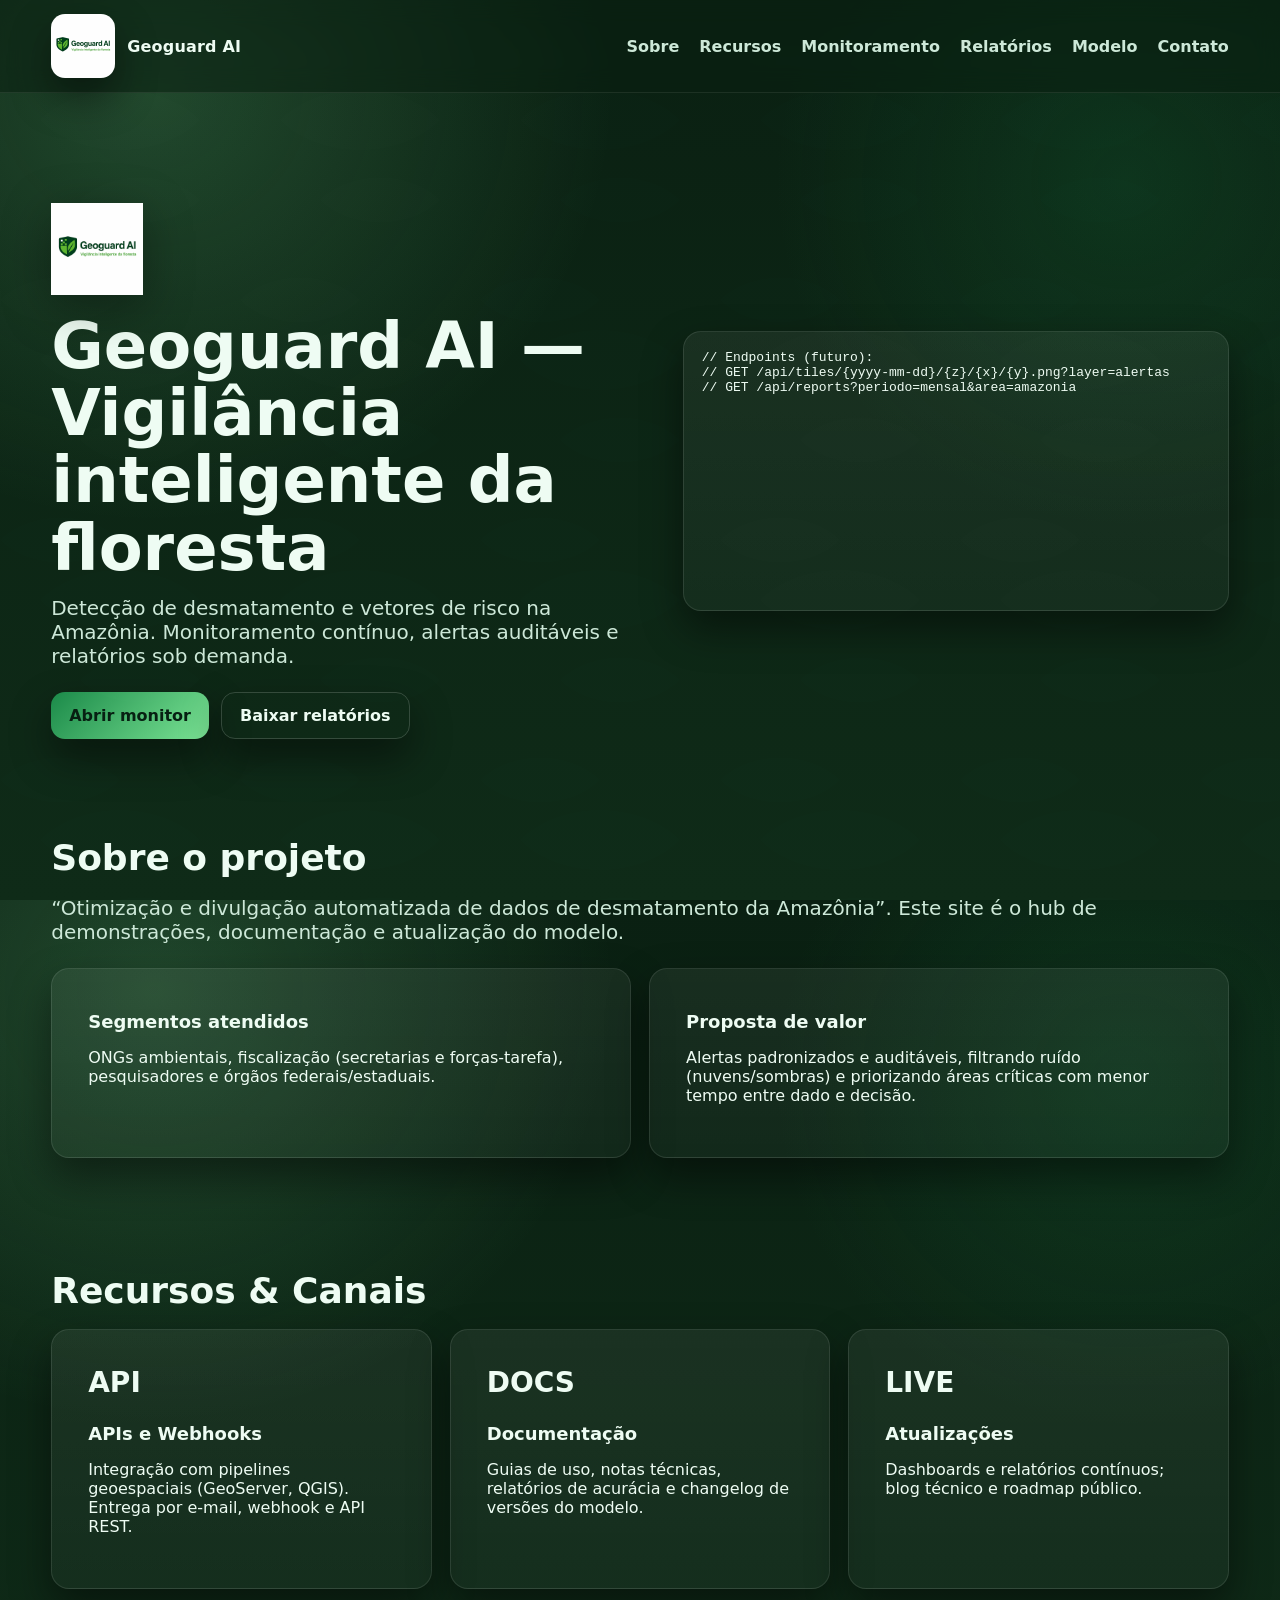
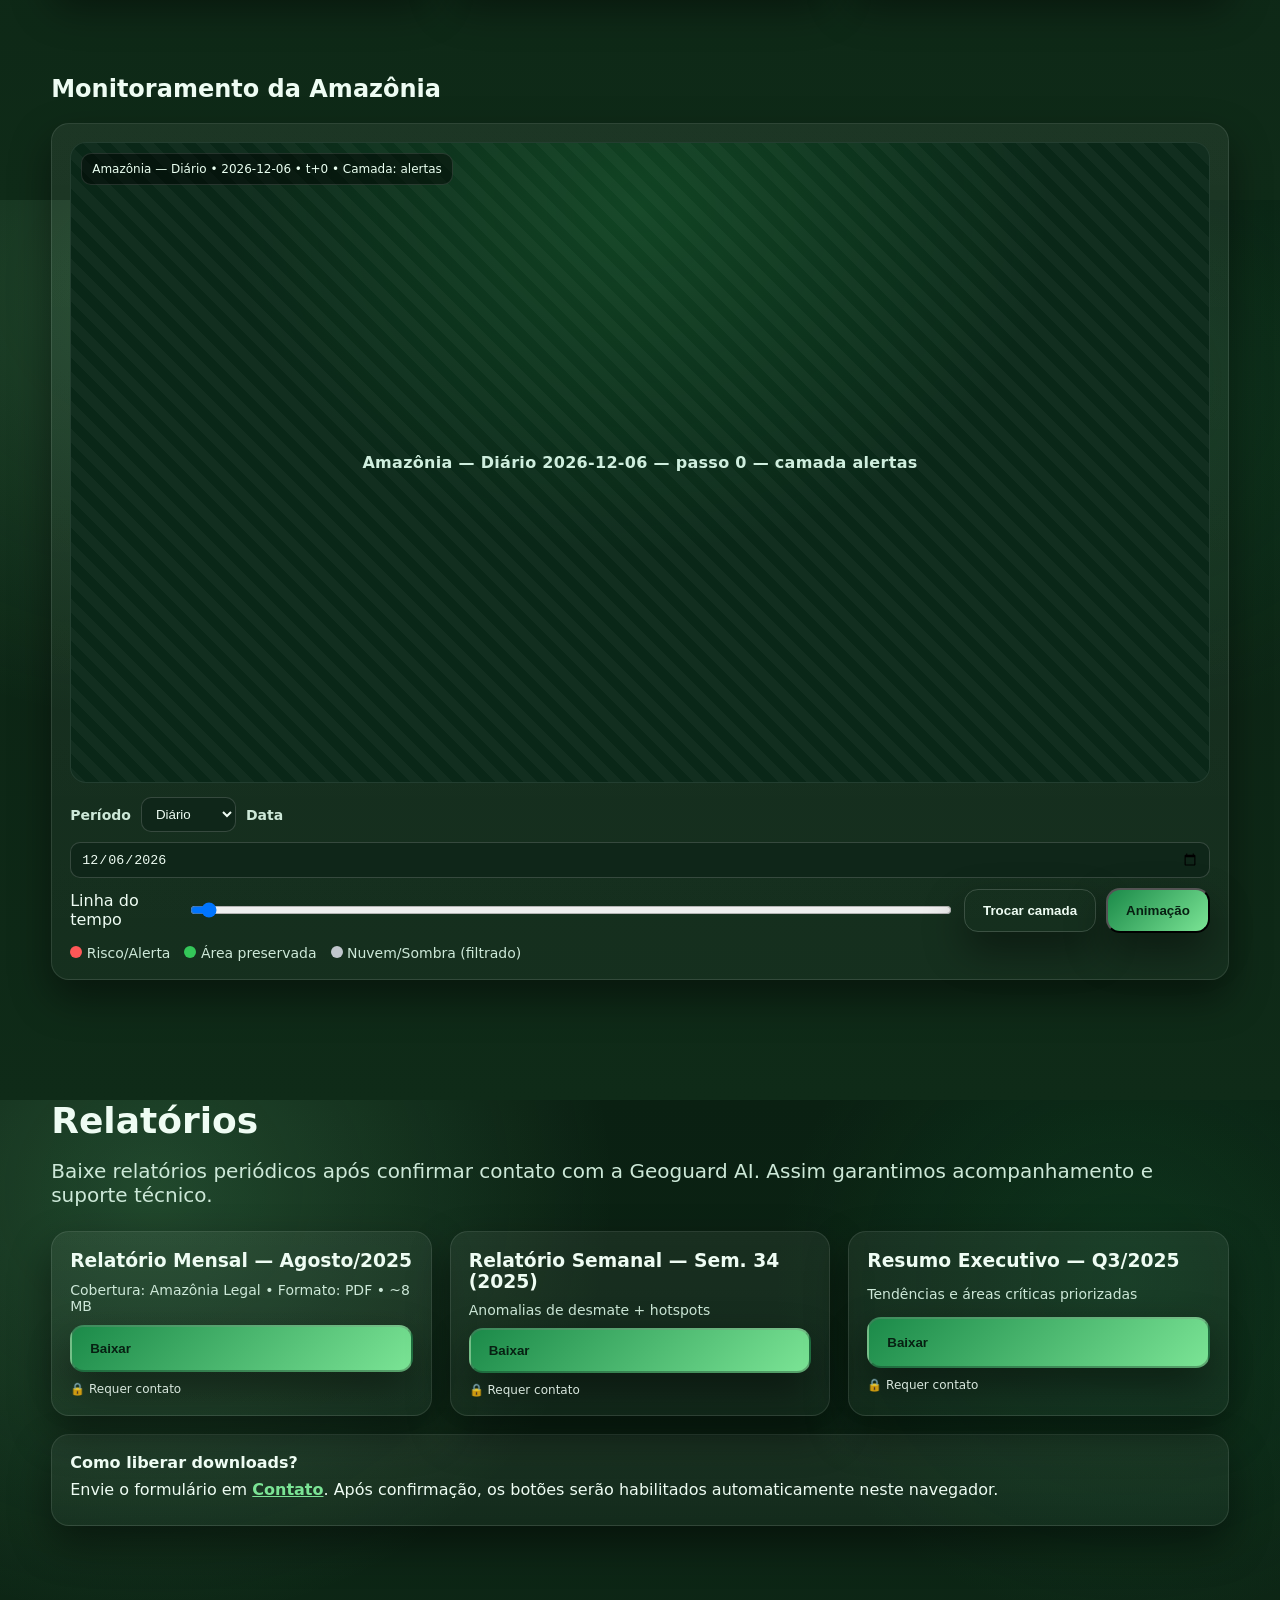
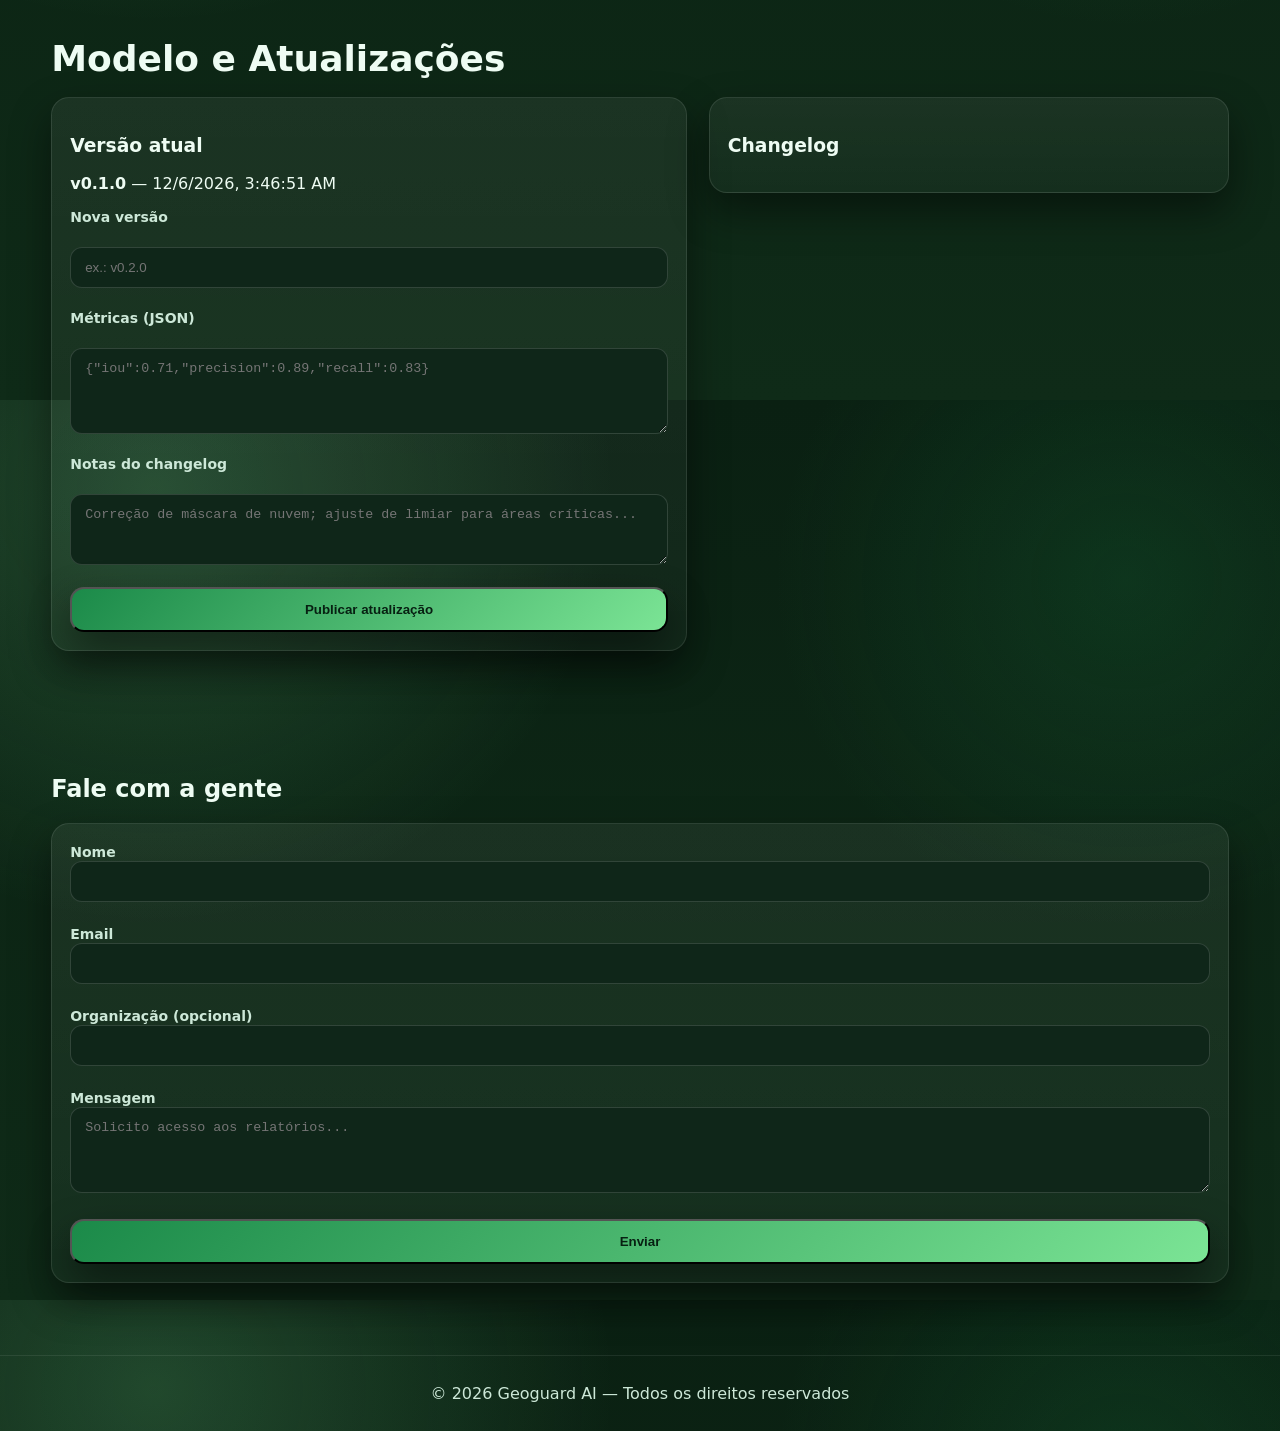
==== index.html @ b5fc42c0 "Primeira versão do site" ====
<!DOCTYPE html>
<html lang="pt-br">
<head>
  <meta charset="UTF-8" />
  <meta name="viewport" content="width=device-width, initial-scale=1" />
  <title>Geoguard AI — Vigilância inteligente da floresta</title>
  <meta name="description" content="Geoguard AI: IA para detecção de desmatamento e vetores de risco na Amazônia, com monitoramento contínuo e relatórios." />
  <link rel="icon" type="image/png" href="logo.png" />
  <meta property="og:title" content="Geoguard AI — Vigilância inteligente da floresta" />
  <meta property="og:description" content="Detecção de desmatamento e vetores de risco na Amazônia." />
  <meta property="og:image" content="logo.png" />

  <style>
    :root{
      --bg:#0a2012; --bg2:#0f2b18; /* verdes de floresta */
      --panel:#0f2619; --glass:rgba(255,255,255,.06);
      --text:#eefcf3; --muted:#cde8d8;
      --brand:#1b8a49; --brand-2:#7be495; --accent:#34c759;
      --shadow:0 18px 40px rgba(0,0,0,.45);
      --radius:18px;
    }
    *{box-sizing:border-box}
    html,body{height:100%}
    body{
      margin:0; font-family: ui-sans-serif, system-ui, -apple-system, "Segoe UI", Roboto, Ubuntu, Cantarell, "Noto Sans", Helvetica, Arial, sans-serif; color:var(--text);
      background:
        /* manchas de luz na copa */
        radial-gradient(60% 80% at 12% 10%, rgba(123,228,149,.20) 0%, transparent 60%),
        radial-gradient(50% 70% at 88% 20%, rgba(27,138,73,.18) 0%, transparent 55%),
        /* gradiente base verde profundo */
        linear-gradient(180deg, var(--bg) 0%, var(--bg2) 100%);
    }
    /* textura de folhas (SVG embutido) */
    body::before{
      content:""; position:fixed; inset:0; pointer-events:none; opacity:.18;
      background-image:url("data:image/svg+xml,%3Csvg width='240' height='240' xmlns='http://www.w3.org/2000/svg'%3E%3Cg fill='%23ffffff' fill-opacity='0.08'%3E%3Cpath d='M40 120c40-40 120-40 160 0-40 40-120 40-160 0z'/%3E%3Cpath d='M0 60c30-30 90-30 120 0-30 30-90 30-120 0z'/%3E%3Cpath d='M80 200c30-30 90-30 120 0-30 30-90 30-120 0z'/%3E%3C/g%3E%3C/svg%3E");
      mix-blend-mode:soft-light;
    }

    .container{width:min(1200px,92vw); margin-inline:auto}
    .grid{display:grid; gap:22px}

    header{
      position:sticky; top:0; z-index:50; background: rgba(10,32,18,.55);
      -webkit-backdrop-filter: blur(12px); backdrop-filter: blur(12px);
      border-bottom:1px solid rgba(255,255,255,.08);
    }
    .nav{display:flex; align-items:center; justify-content:space-between; padding:14px 0}
    .brand{display:flex; align-items:center; gap:12px; text-decoration:none; color:var(--text); font-weight:800; letter-spacing:.2px}
    .logo-img{width:64px; height:64px; object-fit:contain; border-radius:14px; box-shadow: var(--shadow)}
    nav ul{list-style:none; display:flex; gap:20px; margin:0; padding:0}
    nav a{color:var(--muted); text-decoration:none; font-weight:600}
    nav a:hover{color:var(--text)}
    .menu-btn{display:none; background:none; border:1px solid rgba(255,255,255,.14); color:var(--text); padding:8px 12px; border-radius:10px}

    .hero{padding: clamp(56px, 10vw, 110px) 0 42px}
    .hero-wrap{display:grid; grid-template-columns: 1.05fr .95fr; gap:28px; align-items:center}
    h1{font-size: clamp(32px, 5.2vw, 64px); line-height:1.05; margin:0 0 14px}
    .lead{color:var(--muted); font-size: clamp(16px, 2vw, 20px); margin:0 0 24px}
    .cta{display:inline-flex; gap:12px; align-items:center; padding:13px 18px; border-radius:14px;
      background:linear-gradient(135deg,var(--brand),var(--brand-2)); color:#072012; font-weight:800; text-decoration:none; box-shadow:var(--shadow)}
    .cta.secondary{background:transparent; color:var(--text); border:1px solid rgba(255,255,255,.16)}

    .card{
      background: linear-gradient(180deg, rgba(255,255,255,.06), rgba(255,255,255,.03));
      border:1px solid rgba(255,255,255,.10); border-radius: var(--radius); box-shadow: var(--shadow);
    }

    .features{padding:56px 0}
    .features h2{font-size:clamp(22px,3.2vw,36px); margin:0 0 18px}
    .features-grid{display:grid; grid-template-columns: repeat(3, 1fr); gap:18px}
    .feature{padding:18px}
    .feature h3{margin:6px 0 8px; font-size:18px}
    .kpi{font-size:28px; font-weight:900}

    /* Monitoramento */
    #monitor{ padding: 10px 0 64px; }
    .viewer{ padding:18px; }
    .map-wrap{
      position:relative; border-radius:16px; overflow:hidden; border:1px solid rgba(255,255,255,.12);
      background: #052313;
    }
    .map-frame{
      width:100%; aspect-ratio: 16 / 9; display:flex; align-items:center; justify-content:center;
      background:
        radial-gradient(60% 90% at 50% 10%, rgba(52,199,89,.18) 0%, transparent 60%),
        repeating-linear-gradient(45deg, rgba(255,255,255,.05) 0 10px, rgba(255,255,255,.02) 10px 20px);
      color:#cfeede; font-weight:700; letter-spacing:.3px;
    }
    .map-badge{
      position:absolute; top:10px; left:10px; padding:8px 10px; border-radius:10px;
      background: rgba(0,0,0,.45); color:#eafff1; border:1px solid rgba(255,255,255,.12); font-size:12px
    }
    .toolbar{ margin-top:14px; display:flex; gap:10px; flex-wrap:wrap; align-items:center }
    .toolbar select, .toolbar input[type="date"], .toolbar input[type="range"]{
      background: #0f2619; color: var(--text); border:1px solid rgba(255,255,255,.16);
      border-radius:10px; padding:8px 10px;
    }
    .toolbar .range{ flex:1; display:flex; align-items:center; gap:10px; }
    .legend{ margin-top:12px; display:flex; gap:14px; flex-wrap:wrap; align-items:center; color:var(--muted); font-size:14px; }
    .lg-dot{width:12px; height:12px; border-radius:999px; display:inline-block}
    .lg-risk{background:#ff5757}
    .lg-clear{background:#34c759}
    .lg-cloud{background:#c1c7cd}

    /* Relatórios */
    #relatorios{ padding:56px 0; }
    .reports-grid{ display:grid; grid-template-columns: repeat(3, 1fr); gap:18px; }
    .report{ padding:18px; display:grid; gap:10px; }
    .report h3{ margin:0; }
    .report .meta{ color:var(--muted); font-size:14px; }
    .report .lock{ font-size:12px; opacity:.9; }

    .contact{padding:48px 0 72px}
    form{display:grid; gap:14px}
    input,textarea{width:100%; padding:12px 14px; border-radius:12px; background:#0f2619; color:var(--text);
      border:1px solid rgba(255,255,255,.14)}
    label{font-weight:600; font-size:14px; color:var(--muted)}
    button[type="submit"]{cursor:pointer}

    footer{border-top:1px solid rgba(255,255,255,.08); padding:28px 0; color:var(--muted); text-align:center}

    @media (max-width:980px){
      .hero-wrap{grid-template-columns:1fr}
      .features-grid{grid-template-columns:1fr}
      .reports-grid{grid-template-columns:1fr}
      nav ul{display:none; position:absolute; right:4vw; top:64px; background:var(--panel); padding:12px; border-radius:12px; border:1px solid rgba(255,255,255,.10); box-shadow:var(--shadow)}
      nav ul.open{display:grid}
      .menu-btn{display:inline-flex}
      .logo-img{width:72px; height:72px}
    }
  </style>
</head>
<body>
  <header>
    <div class="container nav">
      <a class="brand" href="#" aria-label="Página inicial">
        <img class="logo-img" src="logo.png" alt="Geoguard AI" />
        <span>Geoguard AI</span>
      </a>
      <nav aria-label="Principal">
        <button class="menu-btn" aria-controls="menu" aria-expanded="false">Menu</button>
        <ul id="menu" role="menu">
          <li role="none"><a role="menuitem" href="#sobre">Sobre</a></li>
          <li role="none"><a role="menuitem" href="#recursos">Recursos</a></li>
          <li role="none"><a role="menuitem" href="#monitor">Monitoramento</a></li>
          <li role="none"><a role="menuitem" href="#relatorios">Relatórios</a></li>
          <li role="none"><a role="menuitem" href="#modelo">Modelo</a></li>
          <li role="none"><a role="menuitem" href="#contato">Contato</a></li>
        </ul>
      </nav>
    </div>
  </header>

  <main>
    <!-- HERO -->
    <section class="hero">
      <div class="container hero-wrap">
        <div>
          <img src="logo.png" alt="Geoguard AI" style="height:92px; margin-bottom:14px; filter: drop-shadow(0 12px 24px rgba(0,0,0,.35))" />
          <h1>Geoguard AI — Vigilância inteligente da floresta</h1>
          <p class="lead">Detecção de desmatamento e vetores de risco na Amazônia. Monitoramento contínuo, alertas auditáveis e relatórios sob demanda.</p>
          <div style="display:flex; gap:12px; flex-wrap:wrap">
            <a class="cta" href="#monitor">Abrir monitor</a>
            <a class="cta secondary" href="#relatorios">Baixar relatórios</a>
          </div>
        </div>
        <div class="card" aria-label="Pré-visualização" style="min-height:280px; padding:18px">
<pre aria-hidden="true" style="margin:0; white-space:pre-wrap;">
// Endpoints (futuro):
// GET /api/tiles/{yyyy-mm-dd}/{z}/{x}/{y}.png?layer=alertas
// GET /api/reports?periodo=mensal&amp;area=amazonia
</pre>
        </div>
      </div>
    </section>

    <!-- SOBRE -->
    <section id="sobre" class="features container">
      <h2>Sobre o projeto</h2>
      <p class="lead">“Otimização e divulgação automatizada de dados de desmatamento da Amazônia”. Este site é o hub de demonstrações, documentação e atualização do modelo.</p>
      <div class="grid" style="grid-template-columns:repeat(2,1fr); gap:18px">
        <article class="card feature"><div style="padding:18px">
          <h3>Segmentos atendidos</h3>
          <p>ONGs ambientais, fiscalização (secretarias e forças-tarefa), pesquisadores e órgãos federais/estaduais.</p>
        </div></article>
        <article class="card feature"><div style="padding:18px">
          <h3>Proposta de valor</h3>
          <p>Alertas padronizados e auditáveis, filtrando ruído (nuvens/sombras) e priorizando áreas críticas com menor tempo entre dado e decisão.</p>
        </div></article>
      </div>
    </section>

    <!-- RECURSOS -->
    <section id="recursos" class="features">
      <div class="container">
        <h2>Recursos & Canais</h2>
        <div class="features-grid">
          <article class="card feature">
            <div class="kpi" aria-label="Métricas" style="padding:18px">API</div>
            <div style="padding:0 18px 18px">
              <h3>APIs e Webhooks</h3>
              <p>Integração com pipelines geoespaciais (GeoServer, QGIS). Entrega por e-mail, webhook e API REST.</p>
            </div>
          </article>
          <article class="card feature">
            <div class="kpi" aria-label="Métricas" style="padding:18px">DOCS</div>
            <div style="padding:0 18px 18px">
              <h3>Documentação</h3>
              <p>Guias de uso, notas técnicas, relatórios de acurácia e changelog de versões do modelo.</p>
            </div>
          </article>
          <article class="card feature">
            <div class="kpi" aria-label="Métricas" style="padding:18px">LIVE</div>
            <div style="padding:0 18px 18px">
              <h3>Atualizações</h3>
              <p>Dashboards e relatórios contínuos; blog técnico e roadmap público.</p>
            </div>
          </article>
        </div>
      </div>
    </section>

    <!-- MONITORAMENTO -->
    <section id="monitor">
      <div class="container">
        <h2>Monitoramento da Amazônia</h2>
        <div class="card viewer">
          <div class="map-wrap">
            <div class="map-badge">Amazônia — <span id="badgeDate">—</span> • Camada: <span id="badgeLayer">alertas</span></div>
            <div id="map" class="map-frame">Mapa da Amazônia — feed ao vivo (placeholder)</div>
          </div>

          <div class="toolbar">
            <label for="periodo" style="font-weight:700">Período</label>
            <select id="periodo" aria-label="Periodicidade">
              <option value="diario">Diário</option>
              <option value="semanal">Semanal</option>
              <option value="mensal">Mensal</option>
            </select>

            <label for="dataRef" style="font-weight:700">Data</label>
            <input id="dataRef" type="date" />

            <div class="range">
              <span style="min-width:60px">Linha do tempo</span>
              <input id="timeline" type="range" min="0" max="10" step="1" value="0" style="width:100%" />
            </div>

            <button id="toggleLayer" class="cta secondary" type="button">Trocar camada</button>
            <button id="play" class="cta" type="button">Animação</button>
          </div>

          <div class="legend">
            <span><i class="lg-dot lg-risk"></i> Risco/Alerta</span>
            <span><i class="lg-dot lg-clear"></i> Área preservada</span>
            <span><i class="lg-dot lg-cloud"></i> Nuvem/Sombra (filtrado)</span>
          </div>
        </div>
      </div>
    </section>

    <!-- RELATÓRIOS (download mediante contato) -->
    <section id="relatorios" class="features">
      <div class="container">
        <h2>Relatórios</h2>
        <p class="lead">Baixe relatórios periódicos após confirmar contato com a Geoguard AI. Assim garantimos acompanhamento e suporte técnico.</p>

        <div class="reports-grid">
          <article class="card report">
            <h3>Relatório Mensal — Agosto/2025</h3>
            <span class="meta">Cobertura: Amazônia Legal • Formato: PDF • ~8 MB</span>
            <button class="cta" data-report="reports/relatorio-ago-2025.pdf" disabled>Baixar</button>
            <span class="lock">🔒 Requer contato</span>
          </article>

          <article class="card report">
            <h3>Relatório Semanal — Sem. 34 (2025)</h3>
            <span class="meta">Anomalias de desmate + hotspots</span>
            <button class="cta" data-report="reports/relatorio-semana-34-2025.pdf" disabled>Baixar</button>
            <span class="lock">🔒 Requer contato</span>
          </article>

          <article class="card report">
            <h3>Resumo Executivo — Q3/2025</h3>
            <span class="meta">Tendências e áreas críticas priorizadas</span>
            <button class="cta" data-report="reports/resumo-executivo-q3-2025.pdf" disabled>Baixar</button>
            <span class="lock">🔒 Requer contato</span>
          </article>
        </div>

        <div class="card" style="margin-top:18px; padding:18px">
          <strong>Como liberar downloads?</strong>
          <p style="margin:.5rem 0">Envie o formulário em <a href="#contato" style="color:var(--brand-2); font-weight:700">Contato</a>. Após confirmação, os botões serão habilitados automaticamente neste navegador.</p>
        </div>
      </div>
    </section>

    <!-- MODELO & ATUALIZAÇÕES -->
    <section id="modelo" class="features">
      <div class="container">
        <h2>Modelo e Atualizações</h2>
        <div class="grid" style="grid-template-columns:1.1fr .9fr; align-items:start">
          <div class="card" style="padding:18px">
            <h3>Versão atual</h3>
            <p><strong id="model-version">v0.1.0</strong> — <span id="model-date">—</span></p>
            <div class="grid">
              <label for="newVersion">Nova versão</label>
              <input id="newVersion" placeholder="ex.: v0.2.0" />
              <label for="metrics">Métricas (JSON)</label>
              <textarea id="metrics" rows="4" placeholder='{"iou":0.71,"precision":0.89,"recall":0.83}'></textarea>
              <label for="notes">Notas do changelog</label>
              <textarea id="notes" rows="3" placeholder="Correção de máscara de nuvem; ajuste de limiar para áreas críticas..."></textarea>
              <button id="saveModel" class="cta" style="justify-content:center">Publicar atualização</button>
              <p class="lead" id="saveFeedback" role="status" style="display:none; margin:0"></p>
            </div>
          </div>
          <div class="card" style="padding:18px">
            <h3>Changelog</h3>
            <ul id="changelog" style="margin:0; padding-left:18px; display:grid; gap:10px"></ul>
          </div>
        </div>
      </div>
    </section>

    <!-- CONTATO -->
    <section id="contato" class="contact container">
      <h2>Fale com a gente</h2>
      <form class="card" aria-describedby="feedback">
        <div style="padding:18px" class="grid">
          <div>
            <label for="nome">Nome</label>
            <input id="nome" name="nome" autocomplete="name" required />
          </div>
          <div>
            <label for="email">Email</label>
            <input id="email" name="email" type="email" autocomplete="email" required />
          </div>
          <div>
            <label for="org">Organização (opcional)</label>
            <input id="org" name="org" />
          </div>
          <div>
            <label for="msg">Mensagem</label>
            <textarea id="msg" name="mensagem" rows="4" required placeholder="Solicito acesso aos relatórios..."></textarea>
          </div>
          <button type="submit" class="cta" style="justify-content:center">Enviar</button>
          <p id="feedback" class="lead" role="status" aria-live="polite" style="margin:0; display:none"></p>
        </div>
      </form>
    </section>
  </main>

  <footer>
    © <span id="year"></span> Geoguard AI — Todos os direitos reservados
  </footer>

  <script>
    // Ano atual
    document.getElementById('year').textContent = new Date().getFullYear();

    // Menu mobile
    const btn = document.querySelector('.menu-btn');
    const menu = document.getElementById('menu');
    btn?.addEventListener('click', () => {
      const open = menu.classList.toggle('open');
      btn.setAttribute('aria-expanded', String(open));
    });

    // Placeholder do Monitoramento (pronto para integrar tiles)
    const badgeDate = document.getElementById('badgeDate');
    const badgeLayer = document.getElementById('badgeLayer');
    const periodo = document.getElementById('periodo');
    const dataRef = document.getElementById('dataRef');
    const timeline = document.getElementById('timeline');
    const map = document.getElementById('map');
    const toggleLayerBtn = document.getElementById('toggleLayer');
    const playBtn = document.getElementById('play');
    const layers = ['alertas','desmate','calor','umidade'];
    let layerIdx = 0, playing = false, playTimer = null;
    const today = new Date();
    const pad = n => String(n).padStart(2,'0');
    dataRef.value = `${today.getFullYear()}-${pad(today.getMonth()+1)}-${pad(today.getDate())}`;
    function labelPeriodo(){ return periodo.value==='diario'?'Diário':(periodo.value==='semanal'?'Semanal':'Mensal'); }
    function renderBadge(){ badgeDate.textContent = `${labelPeriodo()} • ${dataRef.value} • t+${timeline.value}`; badgeLayer.textContent = layers[layerIdx]; }
    function renderMapPlaceholder(){ map.textContent = `Amazônia — ${labelPeriodo()} ${dataRef.value} — passo ${timeline.value} — camada ${layers[layerIdx]}`; }
    function stepTimeline(){ let v = Number(timeline.value); v = (v+1) % (Number(timeline.max)+1); timeline.value = String(v); renderBadge(); renderMapPlaceholder(); }
    periodo.addEventListener('change', ()=>{ renderBadge(); renderMapPlaceholder(); });
    dataRef.addEventListener('change', ()=>{ renderBadge(); renderMapPlaceholder(); });
    timeline.addEventListener('input', ()=>{ renderBadge(); renderMapPlaceholder(); });
    toggleLayerBtn.addEventListener('click', ()=>{ layerIdx = (layerIdx+1) % layers.length; renderBadge(); renderMapPlaceholder(); });
    playBtn.addEventListener('click', ()=>{ playing = !playing; playBtn.textContent = playing ? 'Pausar' : 'Animação'; if(playing){ playTimer = setInterval(stepTimeline, 700); } else { clearInterval(playTimer); } });
    renderBadge(); renderMapPlaceholder();

    // Modelo & Atualizações (localStorage)
    const versionEl = document.getElementById('model-version');
    const dateEl = document.getElementById('model-date');
    const changelogEl = document.getElementById('changelog');
    const saveBtn = document.getElementById('saveModel');
    const fb = document.getElementById('saveFeedback');
    function loadState(){
      const state = JSON.parse(localStorage.getItem('geoguard:model')||'{}');
      if(state.version){ versionEl.textContent = state.version; dateEl.textContent = new Date(state.date).toLocaleString(); }
      else { dateEl.textContent = new Date().toLocaleString(); }
      const log = state.log || [];
      changelogEl.innerHTML = log.map(item => `<li><strong>${item.version}</strong> — ${new Date(item.date).toLocaleString()}<br><small>Métricas: ${JSON.stringify(item.metrics)}</small><br>${item.notes}</li>`).join('');
    }
    saveBtn?.addEventListener('click', ()=>{
      const v = document.getElementById('newVersion').value.trim();
      const mTxt = document.getElementById('metrics').value.trim();
      const notes = document.getElementById('notes').value.trim();
      if(!v){ fb.style.display='block'; fb.textContent='Informe a nova versão.'; return; }
      let metrics = {}; try{ metrics = mTxt ? JSON.parse(mTxt) : {}; } catch(e){ fb.style.display='block'; fb.textContent='Métricas inválidas (JSON).'; return; }
      const now = new Date().toISOString();
      const state = JSON.parse(localStorage.getItem('geoguard:model')||'{}');
      const log = state.log || [];
      log.unshift({version:v, metrics, notes, date:now});
      localStorage.setItem('geoguard:model', JSON.stringify({version:v, date:now, log}));
      fb.style.display='block'; fb.textContent='Atualização publicada localmente.';
      loadState();
      document.getElementById('newVersion').value=''; document.getElementById('metrics').value=''; document.getElementById('notes').value='';
    });
    loadState();

    // Contato + Liberação de relatórios
    const form = document.querySelector('#contato form');
    const feedback = document.getElementById('feedback');
    const CONTACT_KEY = 'geoguard:contact_ok';
    const reportButtons = [...document.querySelectorAll('[data-report]')];
    function updateReportGating(){
      const ok = localStorage.getItem(CONTACT_KEY) === '1';
      reportButtons.forEach(btn=>{
        btn.disabled = !ok;
        const lock = btn.parentElement.querySelector('.lock');
        if(ok){ lock.textContent = '✅ Liberado neste navegador'; }
        else { lock.textContent = '🔒 Requer contato'; }
        // ação de download
        btn.onclick = ok ? (()=>{ const href = btn.getAttribute('data-report'); window.location.href = href; }) : null;
      });
    }
    form?.addEventListener('submit', (e) => {
      e.preventDefault();
      const data = Object.fromEntries(new FormData(form).entries());
      // Aqui você chamaria sua API real (e-mail / CRM). Localmente, só confirmamos.
      feedback.style.display = 'block';
      feedback.textContent = `Obrigado, ${data.nome}! Em breve entraremos em contato e os relatórios foram liberados neste navegador.`;
      localStorage.setItem(CONTACT_KEY, '1');
      updateReportGating();
      form.reset();
    });
    updateReportGating();
  </script>
</body>
</html>
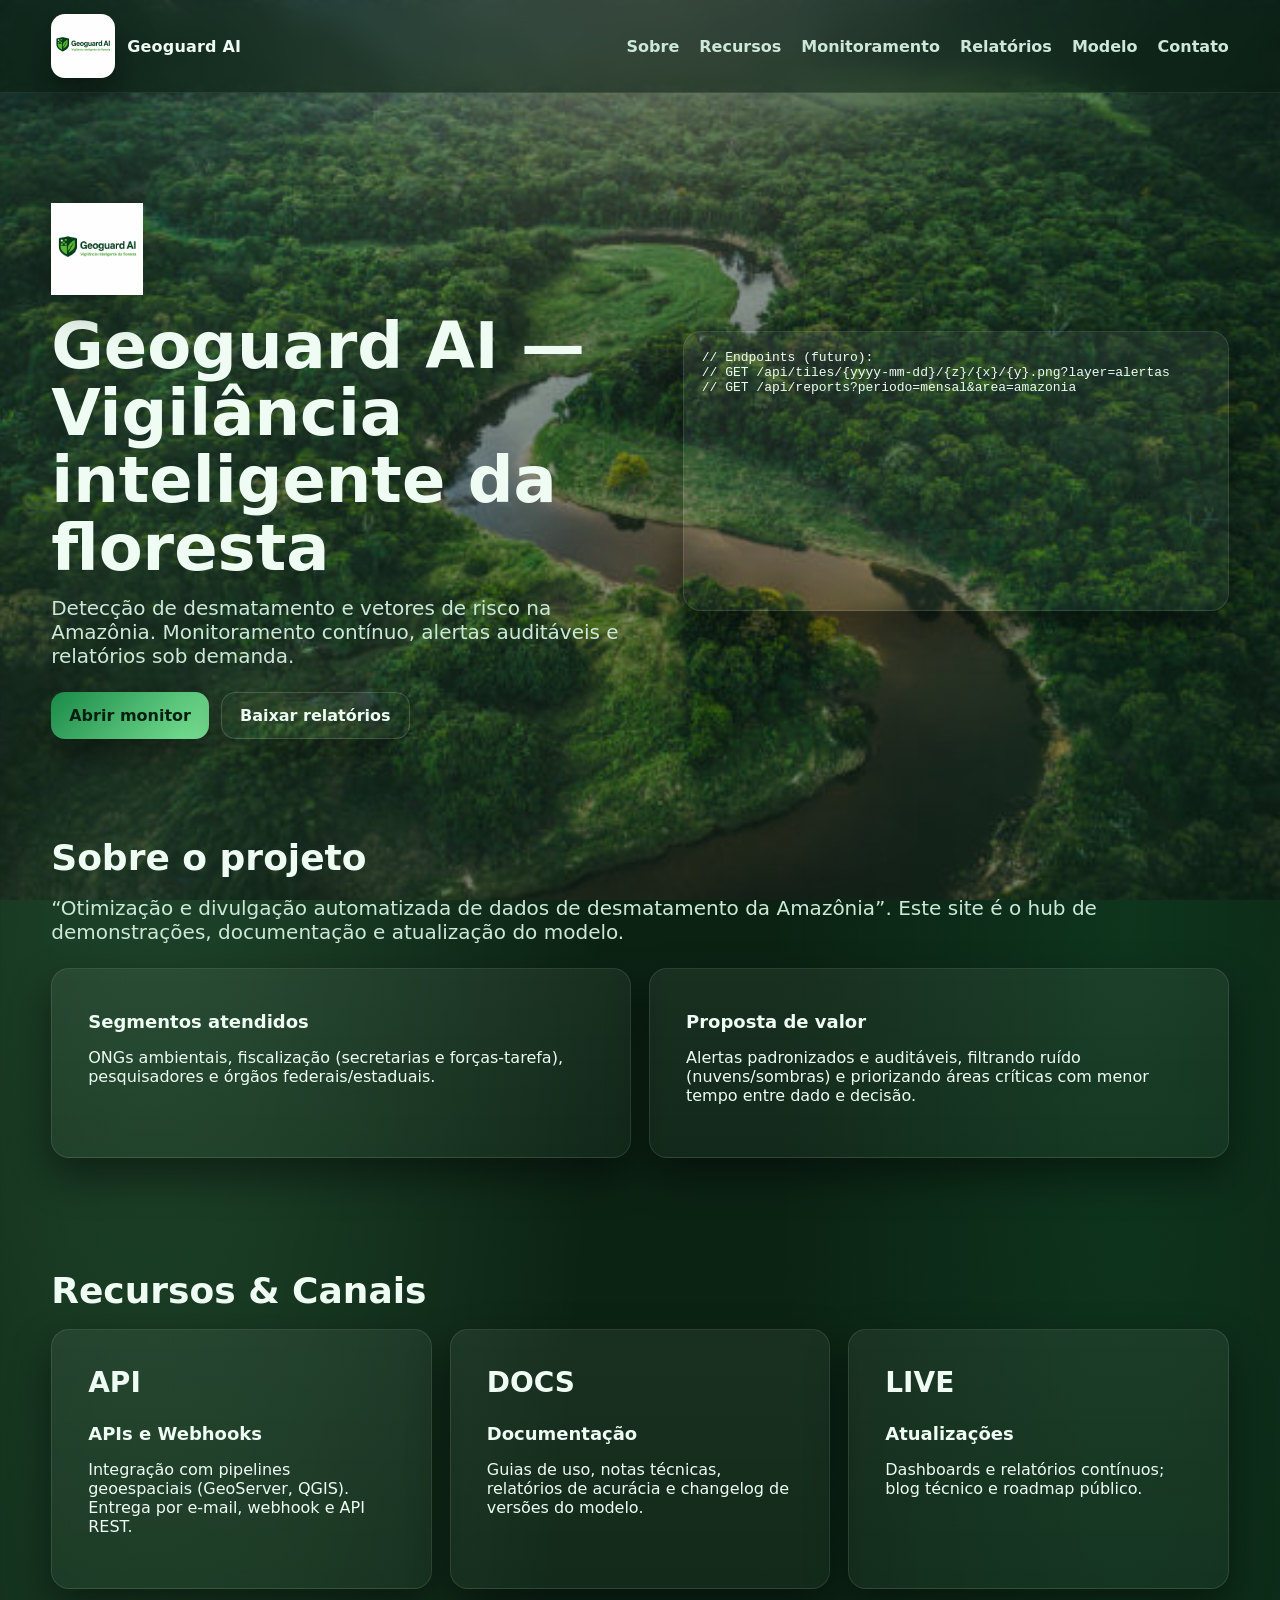
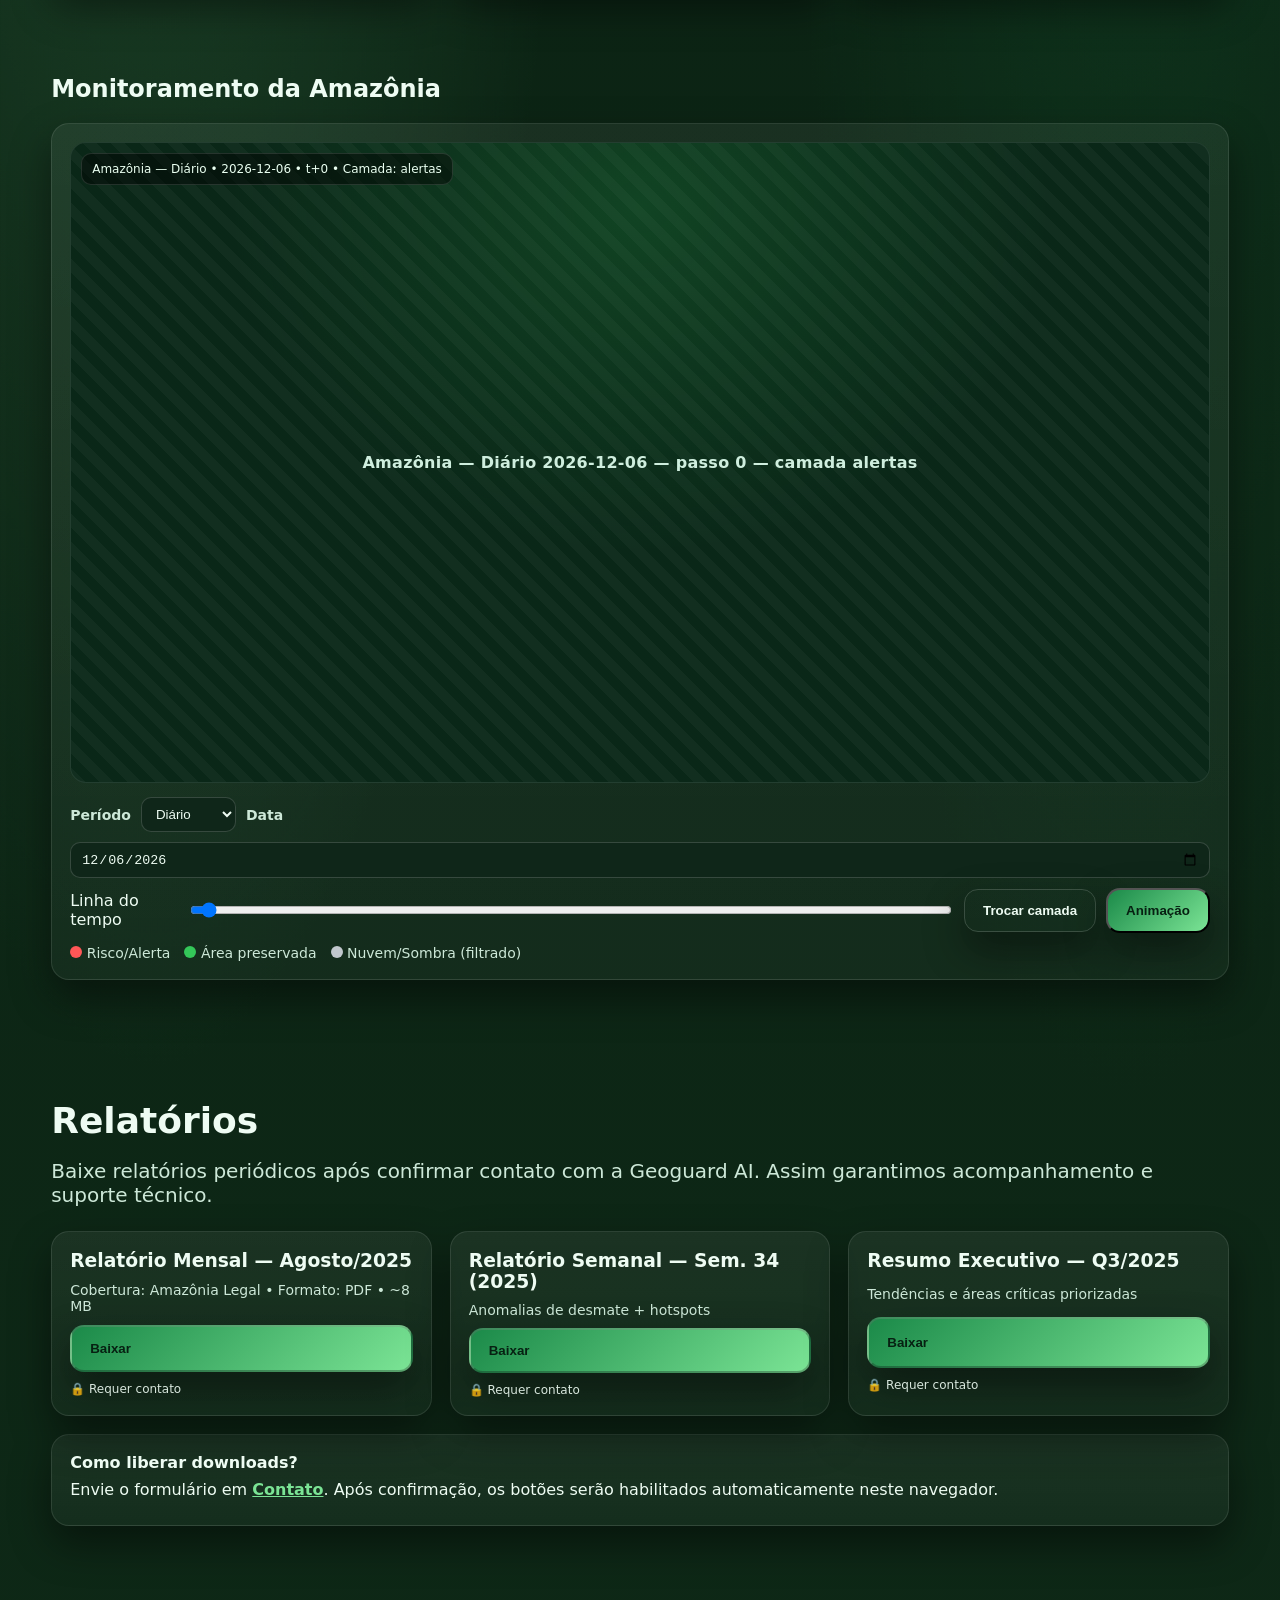
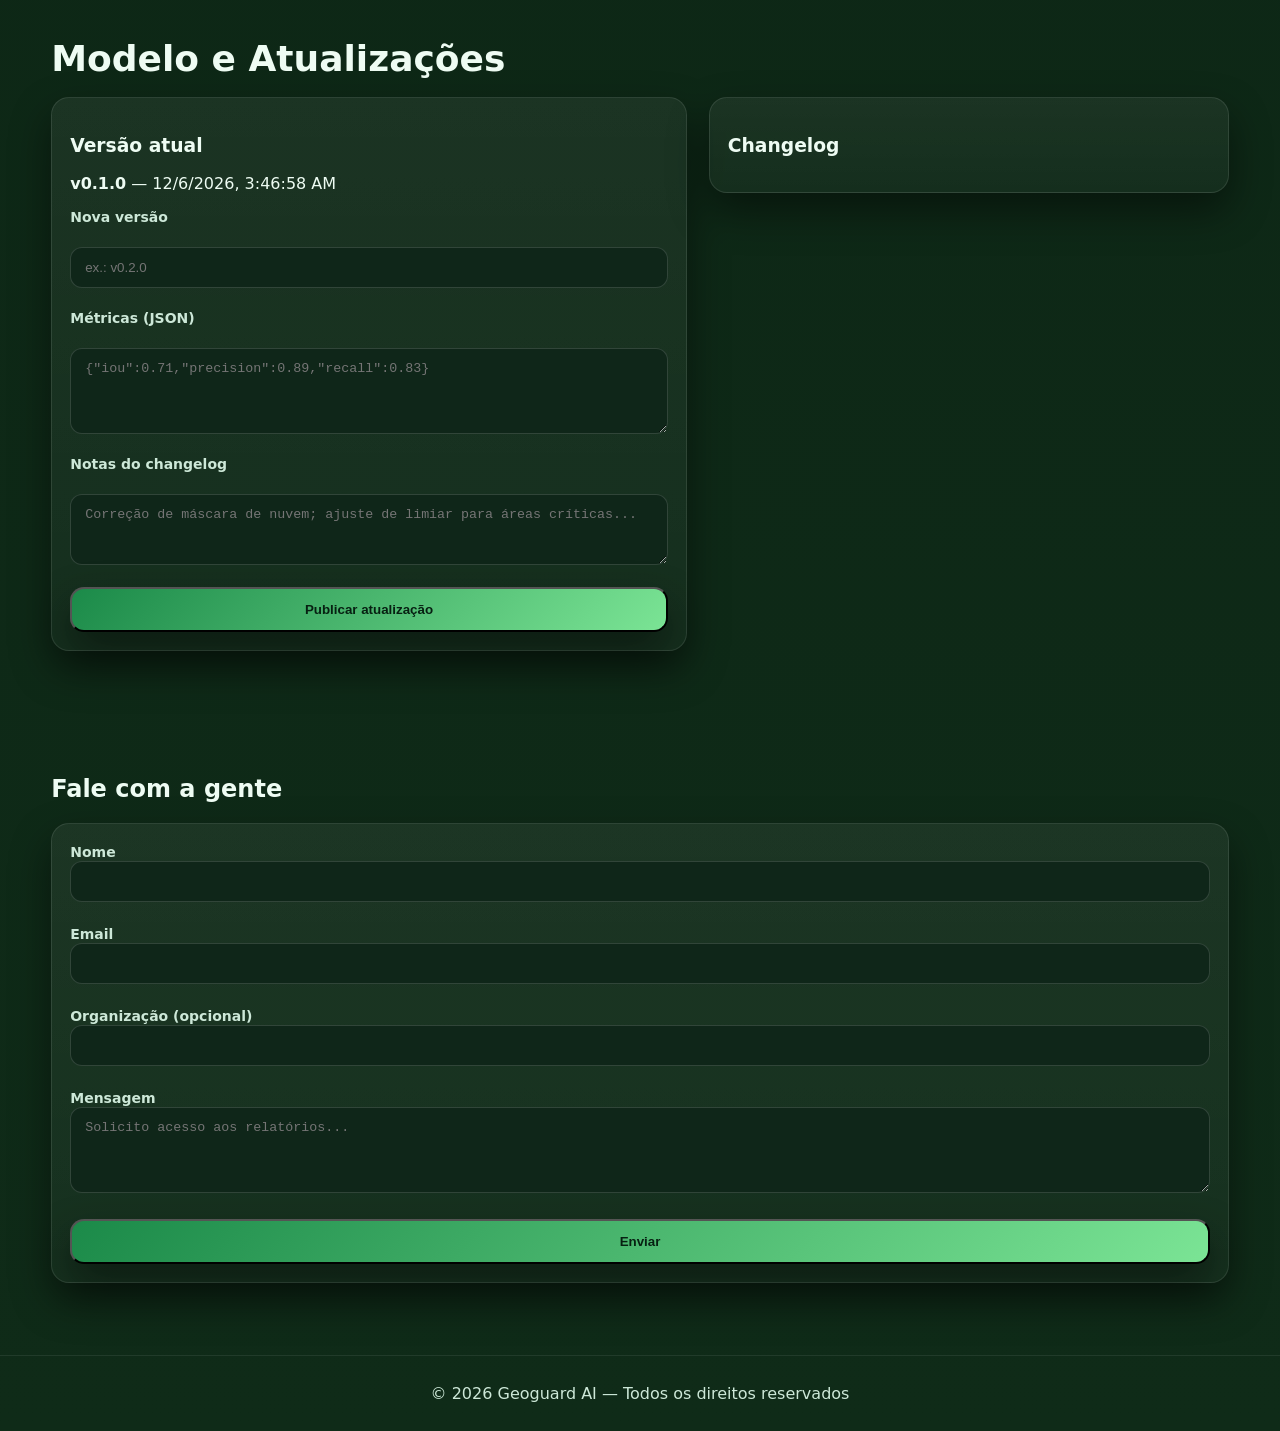
==== commit ae069984: "fundo floresta" ====
--- a/index.html
+++ b/index.html
@@ -20,7 +20,32 @@
       --radius:18px;
     }
     *{box-sizing:border-box}
-    html,body{height:100%}
+    html,
+    body{
+      margin:0; font-family: ui-sans-serif, system-ui, -apple-system, "Segoe UI", Roboto, Ubuntu, Cantarell, "Noto Sans", Helvetica, Arial, sans-serif; color:var(--text);
+      position: relative;
+      background:
+        radial-gradient(60% 80% at 12% 10%, rgba(123,228,149,.20) 0%, transparent 60%),
+        radial-gradient(50% 70% at 88% 20%, rgba(27,138,73,.18) 0%, transparent 55%),
+        linear-gradient(180deg, var(--bg) 0%, var(--bg2) 100%);
+    }
+    body::after{
+      content:"";
+      position:fixed;
+      inset:0;
+      background:url("bg-amazonia.jpg") center / cover no-repeat fixed;
+      opacity:.5;
+      z-index:0;
+      pointer-events:none;
+    }
+    body::before{
+      content:""; position:fixed; inset:0; pointer-events:none; opacity:.18;
+      background-image:url("data:image/svg+xml,%3Csvg width='240' height='240' xmlns='http://www.w3.org/2000/svg'%3E%3Cg fill='%23ffffff' fill-opacity='0.08'%3E%3Cpath d='M40 120c40-40 120-40 160 0-40 40-120 40-160 0z'/%3E%3Cpath d='M0 60c30-30 90-30 120 0-30 30-90 30-120 0z'/%3E%3Cpath d='M80 200c30-30 90-30 120 0-30 30-90 30-120 0z'/%3E%3C/g%3E%3C/svg%3E");
+      mix-blend-mode:soft-light;
+      z-index:1;
+    }
+    header, main, footer { position:relative; z-index:2; }
+
     body{
       margin:0; font-family: ui-sans-serif, system-ui, -apple-system, "Segoe UI", Roboto, Ubuntu, Cantarell, "Noto Sans", Helvetica, Arial, sans-serif; color:var(--text);
       background:
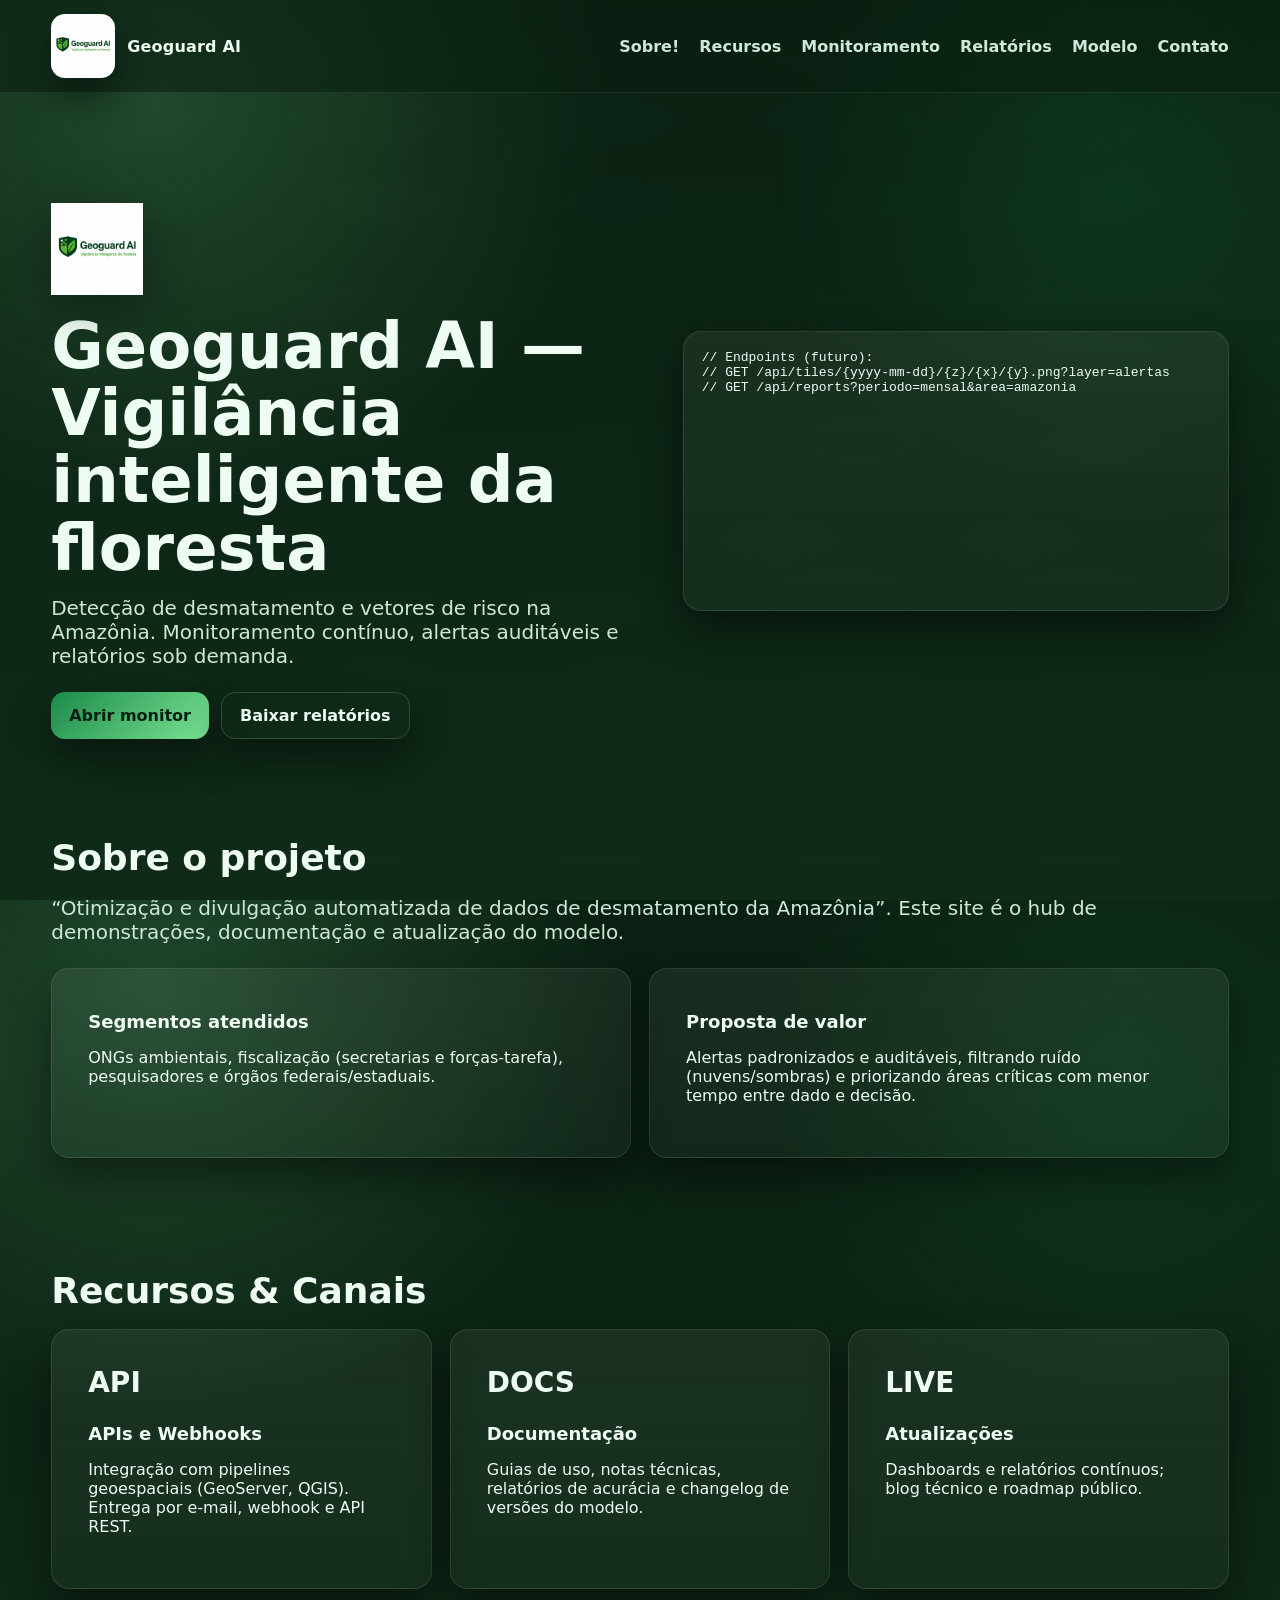
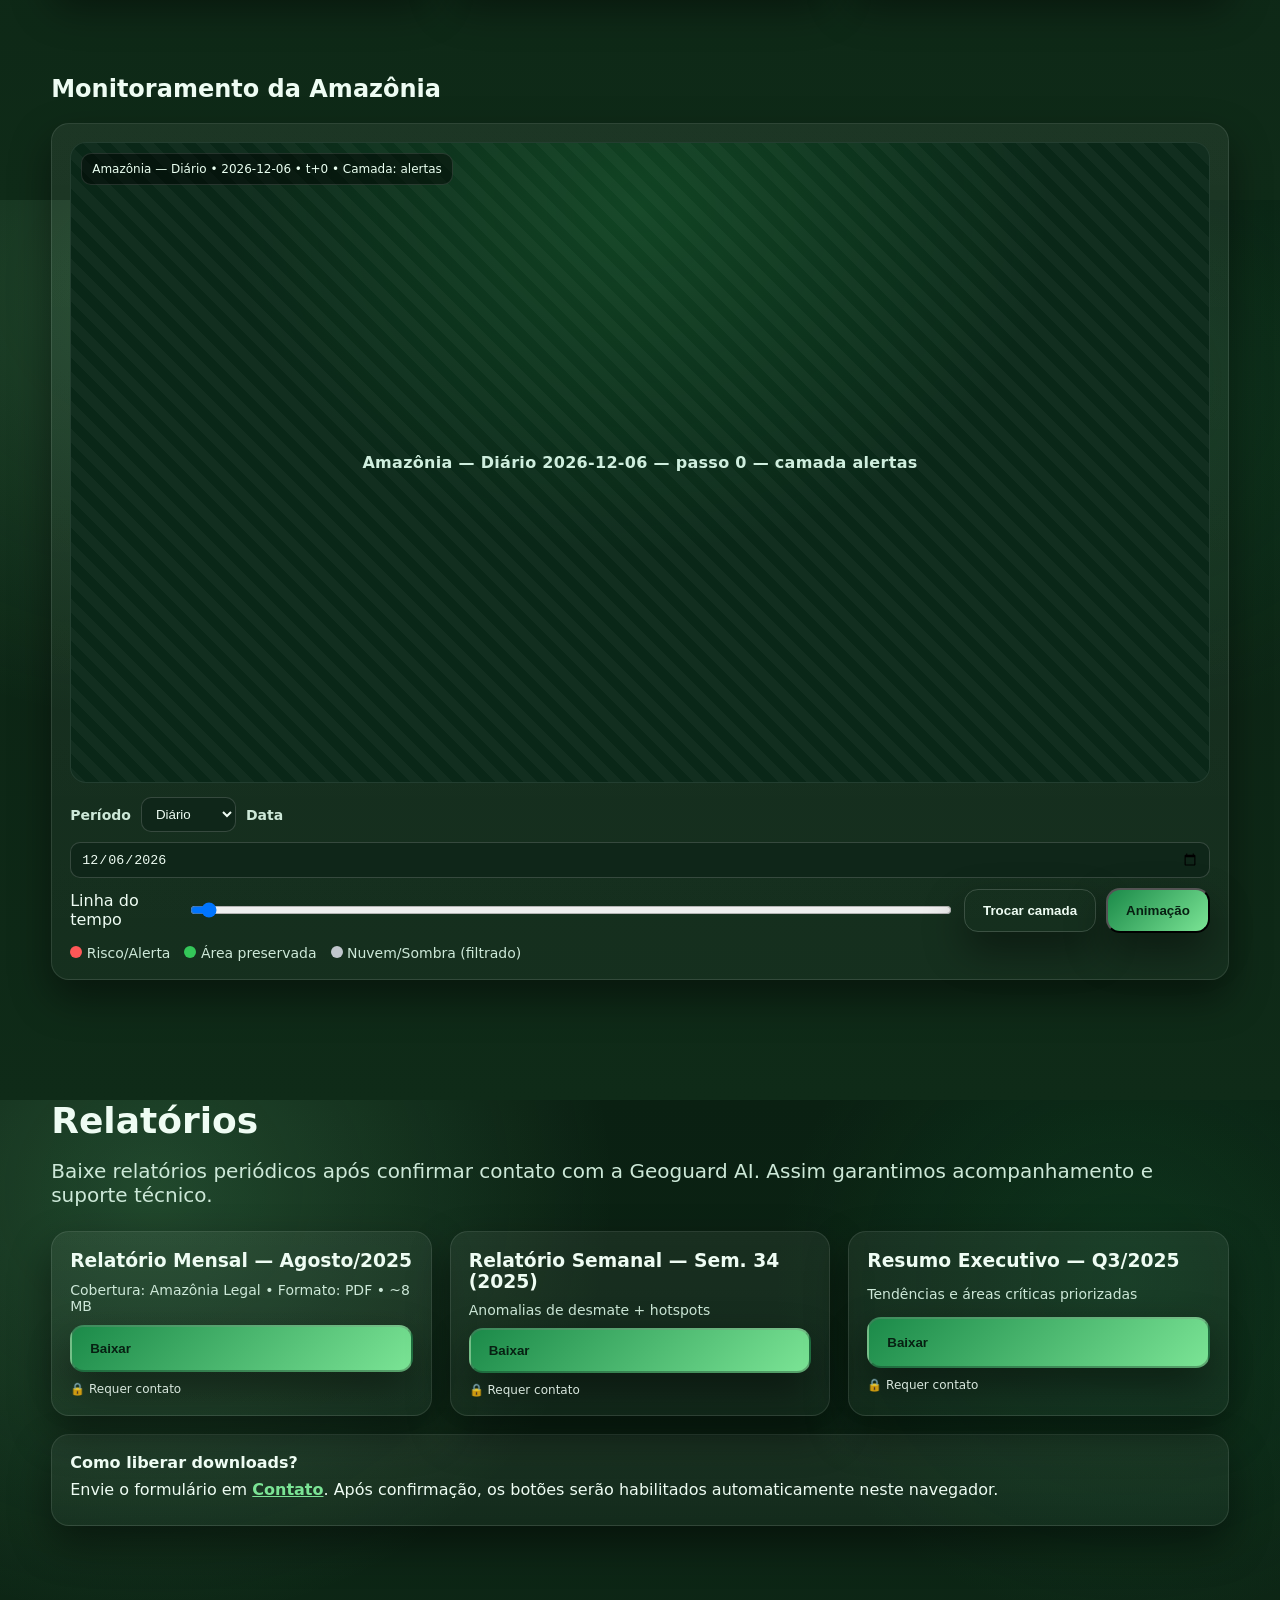
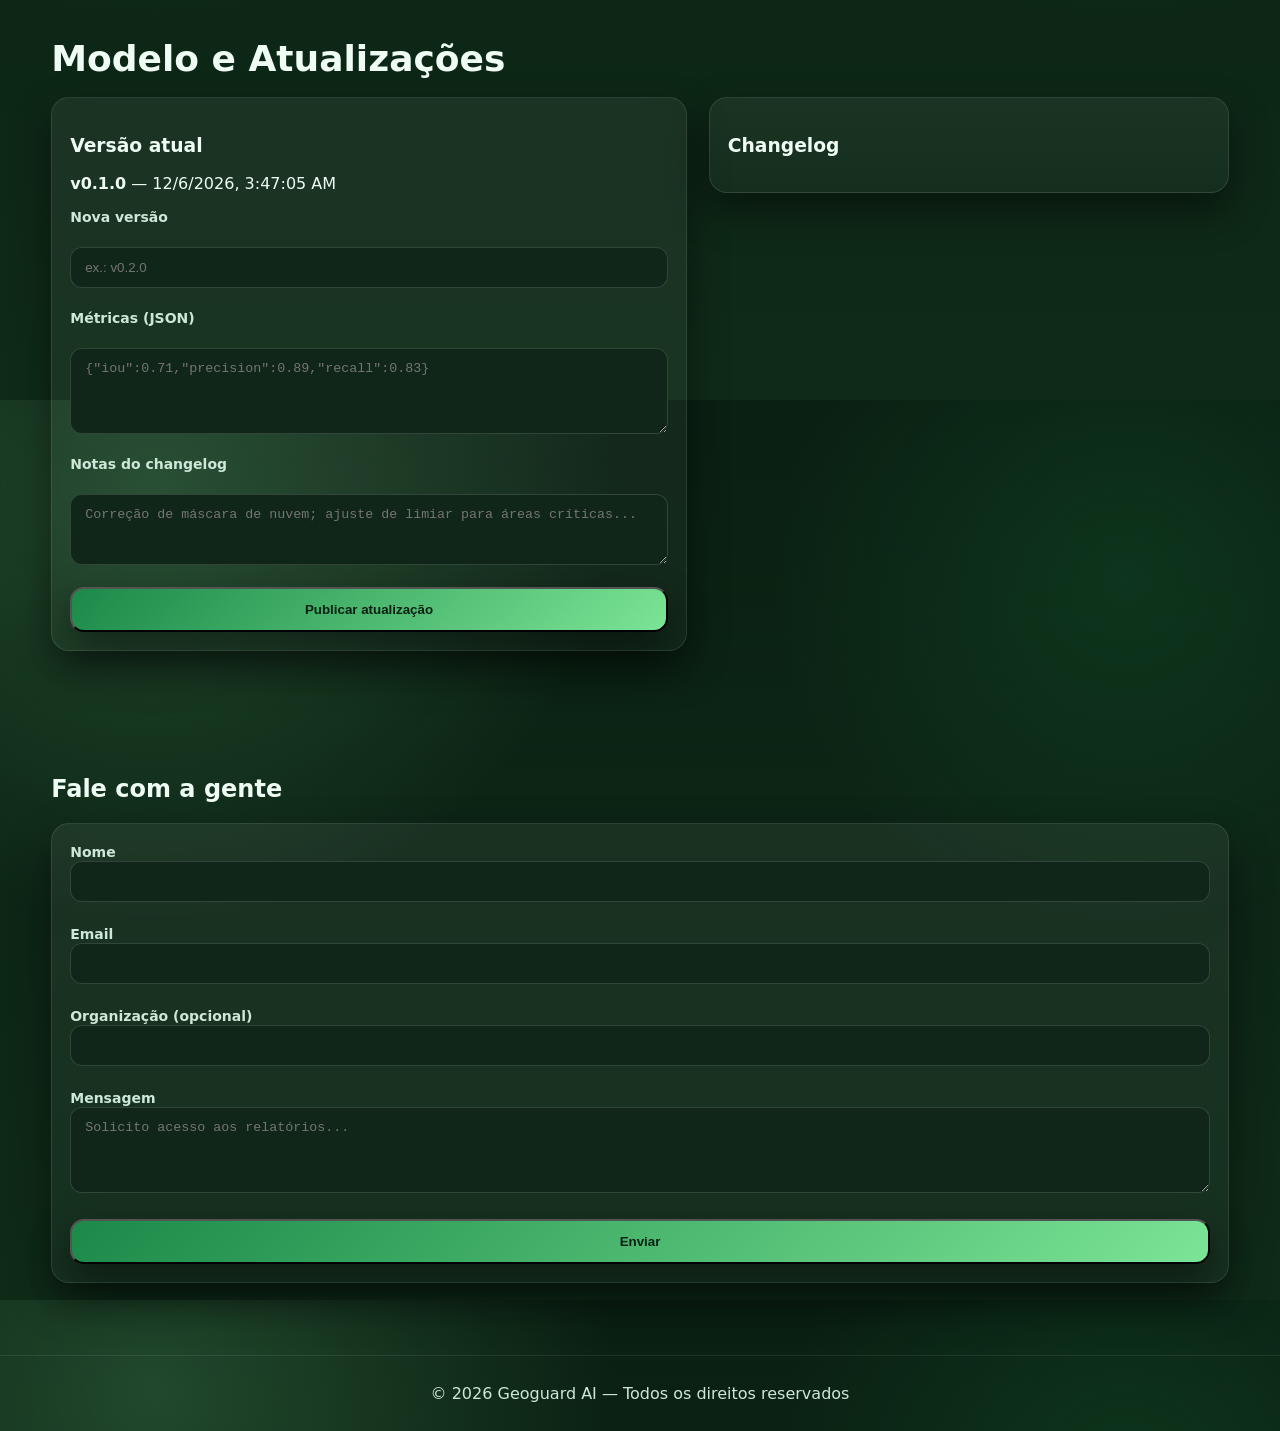
==== commit d4ce6eb1: "teste" ====
--- a/index.html
+++ b/index.html
@@ -20,32 +20,7 @@
       --radius:18px;
     }
     *{box-sizing:border-box}
-    html,
-    body{
-      margin:0; font-family: ui-sans-serif, system-ui, -apple-system, "Segoe UI", Roboto, Ubuntu, Cantarell, "Noto Sans", Helvetica, Arial, sans-serif; color:var(--text);
-      position: relative;
-      background:
-        radial-gradient(60% 80% at 12% 10%, rgba(123,228,149,.20) 0%, transparent 60%),
-        radial-gradient(50% 70% at 88% 20%, rgba(27,138,73,.18) 0%, transparent 55%),
-        linear-gradient(180deg, var(--bg) 0%, var(--bg2) 100%);
-    }
-    body::after{
-      content:"";
-      position:fixed;
-      inset:0;
-      background:url("bg-amazonia.jpg") center / cover no-repeat fixed;
-      opacity:.5;
-      z-index:0;
-      pointer-events:none;
-    }
-    body::before{
-      content:""; position:fixed; inset:0; pointer-events:none; opacity:.18;
-      background-image:url("data:image/svg+xml,%3Csvg width='240' height='240' xmlns='http://www.w3.org/2000/svg'%3E%3Cg fill='%23ffffff' fill-opacity='0.08'%3E%3Cpath d='M40 120c40-40 120-40 160 0-40 40-120 40-160 0z'/%3E%3Cpath d='M0 60c30-30 90-30 120 0-30 30-90 30-120 0z'/%3E%3Cpath d='M80 200c30-30 90-30 120 0-30 30-90 30-120 0z'/%3E%3C/g%3E%3C/svg%3E");
-      mix-blend-mode:soft-light;
-      z-index:1;
-    }
-    header, main, footer { position:relative; z-index:2; }
-
+    html,body{height:100%}
     body{
       margin:0; font-family: ui-sans-serif, system-ui, -apple-system, "Segoe UI", Roboto, Ubuntu, Cantarell, "Noto Sans", Helvetica, Arial, sans-serif; color:var(--text);
       background:
@@ -166,7 +141,7 @@
       <nav aria-label="Principal">
         <button class="menu-btn" aria-controls="menu" aria-expanded="false">Menu</button>
         <ul id="menu" role="menu">
-          <li role="none"><a role="menuitem" href="#sobre">Sobre</a></li>
+          <li role="none"><a role="menuitem" href="#sobre">Sobre!</a></li>
           <li role="none"><a role="menuitem" href="#recursos">Recursos</a></li>
           <li role="none"><a role="menuitem" href="#monitor">Monitoramento</a></li>
           <li role="none"><a role="menuitem" href="#relatorios">Relatórios</a></li>
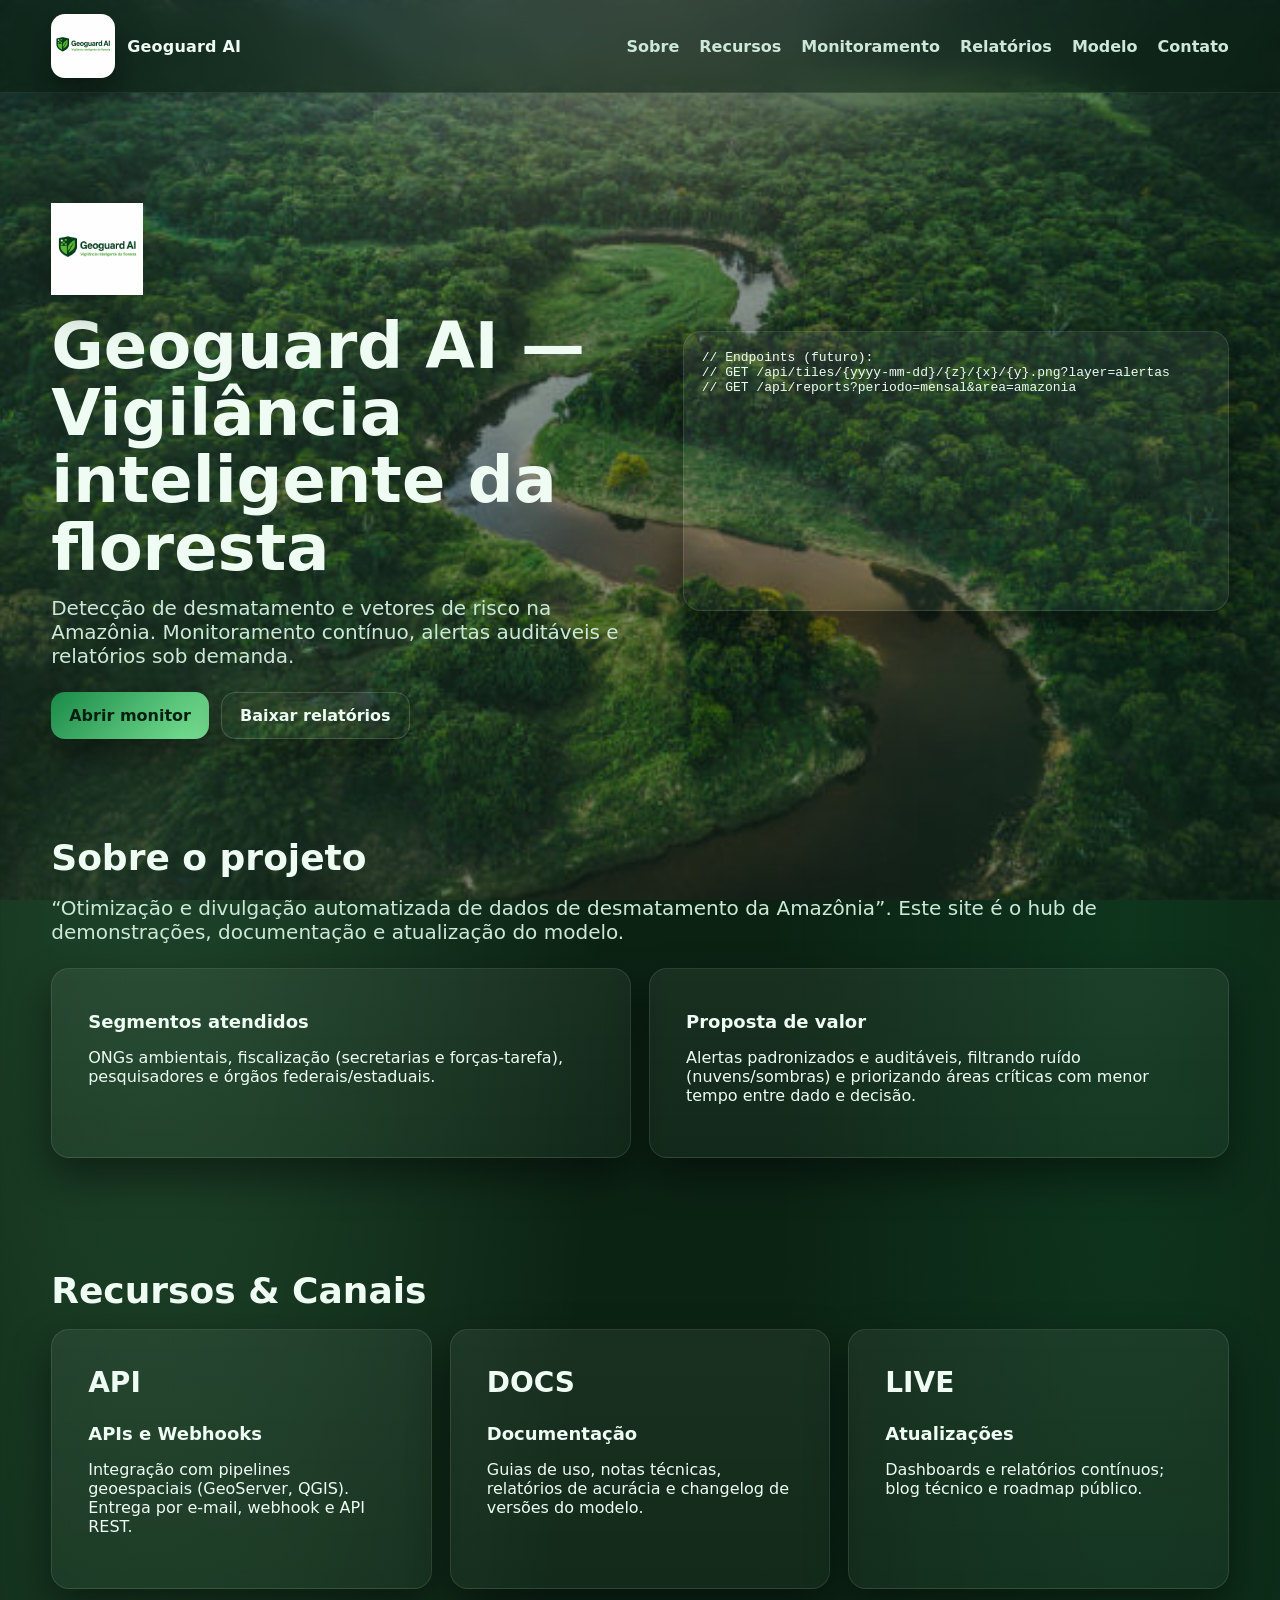
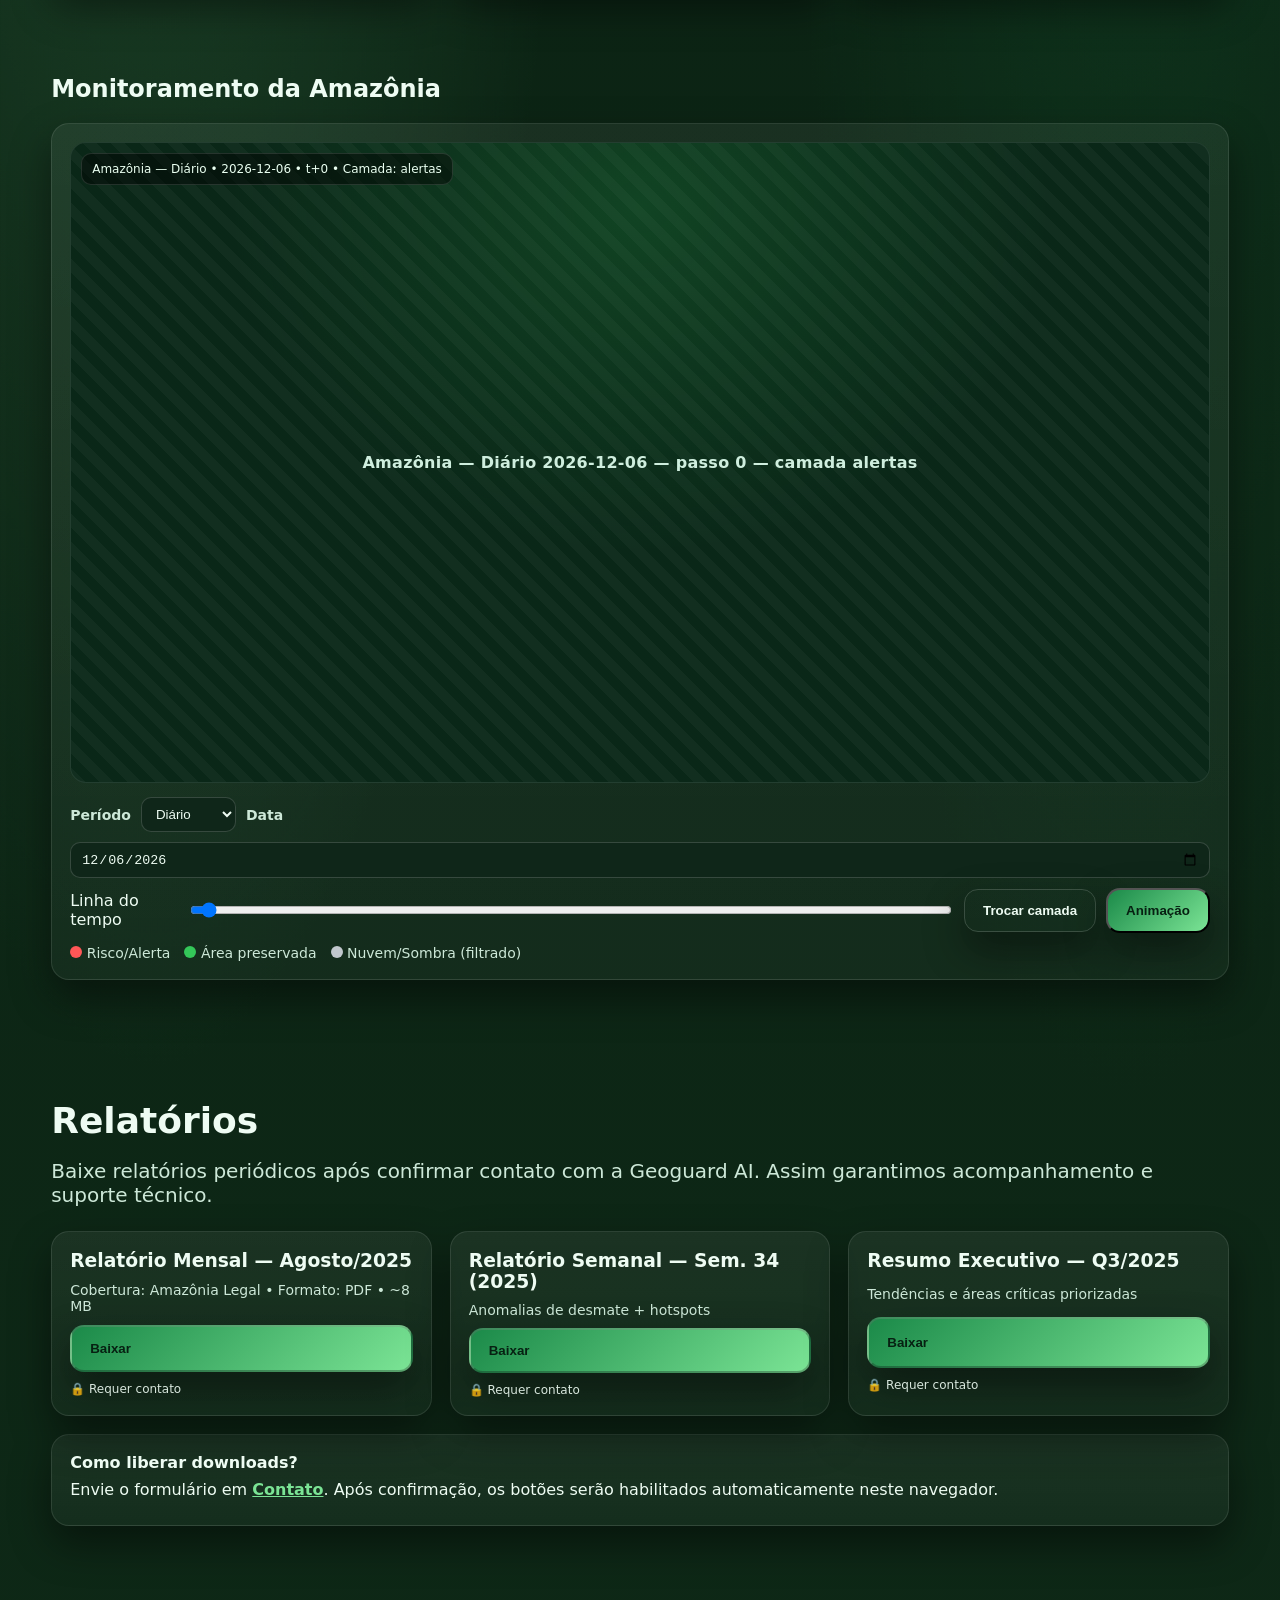
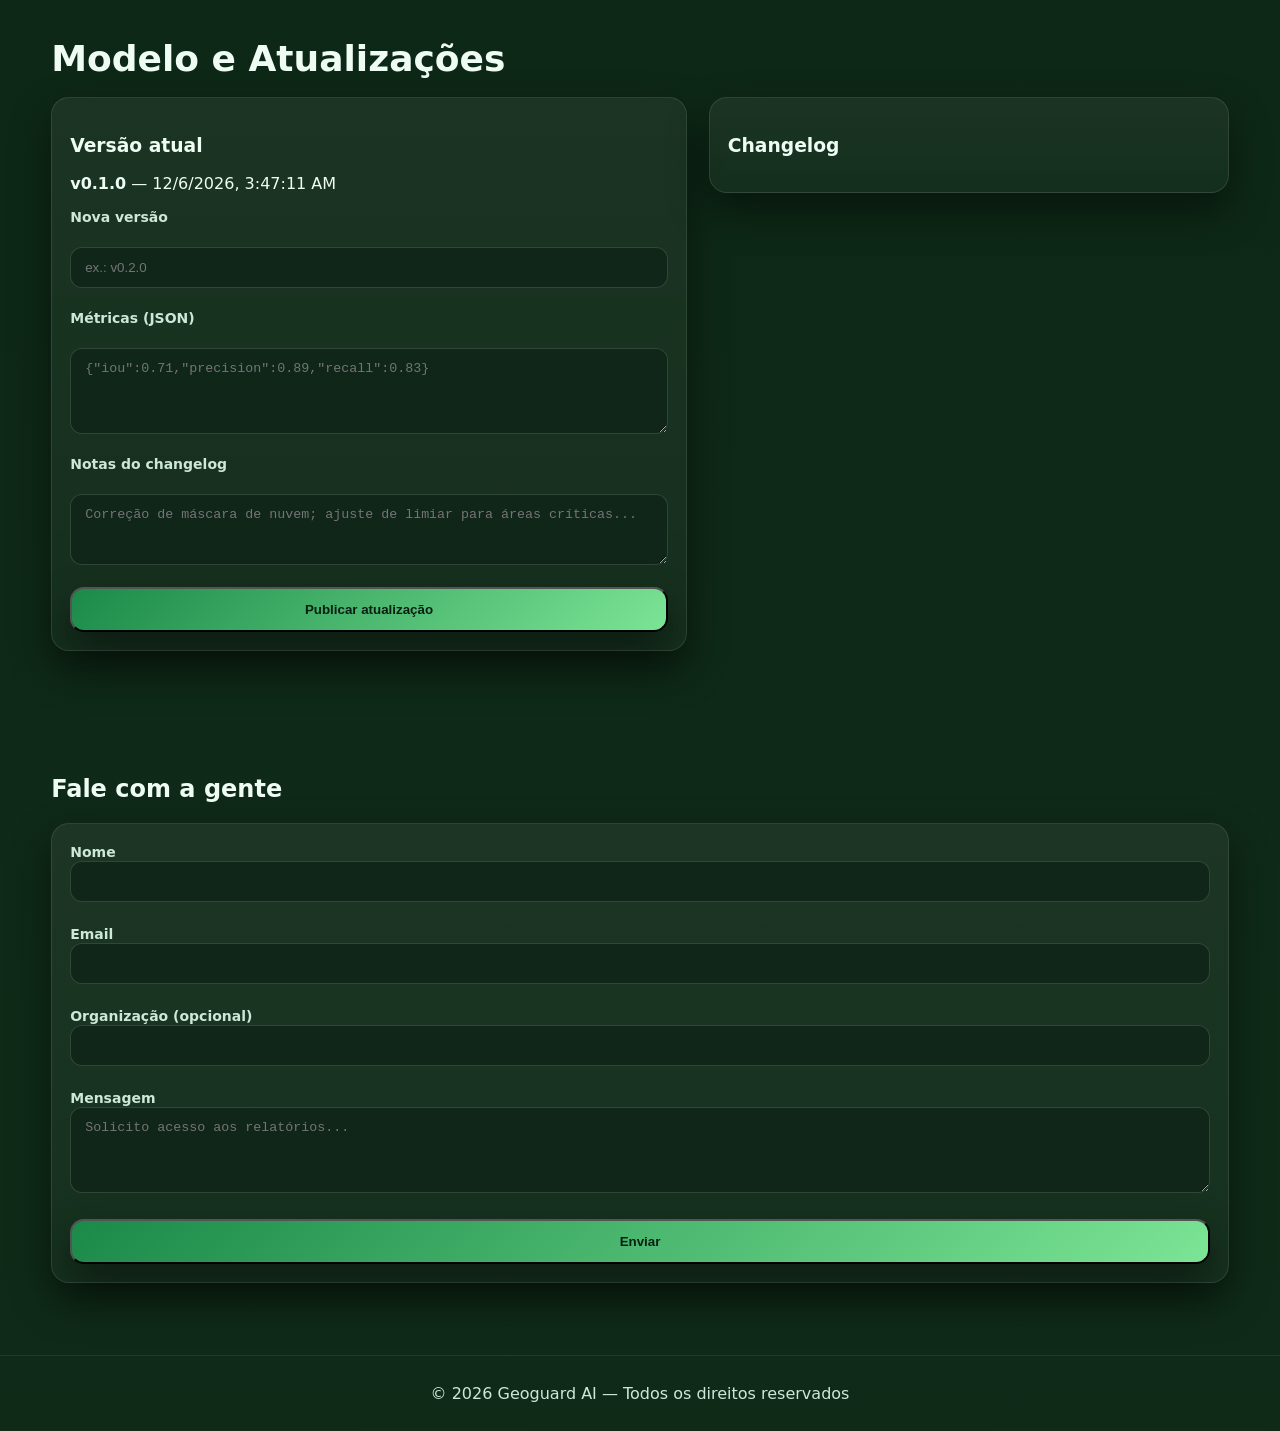
==== commit 18e95d2b: "alteração floresta de fundo" ====
--- a/index.html
+++ b/index.html
@@ -20,7 +20,32 @@
       --radius:18px;
     }
     *{box-sizing:border-box}
-    html,body{height:100%}
+    html,
+    body{
+      margin:0; font-family: ui-sans-serif, system-ui, -apple-system, "Segoe UI", Roboto, Ubuntu, Cantarell, "Noto Sans", Helvetica, Arial, sans-serif; color:var(--text);
+      position: relative;
+      background:
+        radial-gradient(60% 80% at 12% 10%, rgba(123,228,149,.20) 0%, transparent 60%),
+        radial-gradient(50% 70% at 88% 20%, rgba(27,138,73,.18) 0%, transparent 55%),
+        linear-gradient(180deg, var(--bg) 0%, var(--bg2) 100%);
+    }
+    body::after{
+      content:"";
+      position:fixed;
+      inset:0;
+      background:url("bg-amazonia.jpg") center / cover no-repeat fixed;
+      opacity:.5;
+      z-index:0;
+      pointer-events:none;
+    }
+    body::before{
+      content:""; position:fixed; inset:0; pointer-events:none; opacity:.18;
+      background-image:url("data:image/svg+xml,%3Csvg width='240' height='240' xmlns='http://www.w3.org/2000/svg'%3E%3Cg fill='%23ffffff' fill-opacity='0.08'%3E%3Cpath d='M40 120c40-40 120-40 160 0-40 40-120 40-160 0z'/%3E%3Cpath d='M0 60c30-30 90-30 120 0-30 30-90 30-120 0z'/%3E%3Cpath d='M80 200c30-30 90-30 120 0-30 30-90 30-120 0z'/%3E%3C/g%3E%3C/svg%3E");
+      mix-blend-mode:soft-light;
+      z-index:1;
+    }
+    header, main, footer { position:relative; z-index:2; }
+
     body{
       margin:0; font-family: ui-sans-serif, system-ui, -apple-system, "Segoe UI", Roboto, Ubuntu, Cantarell, "Noto Sans", Helvetica, Arial, sans-serif; color:var(--text);
       background:
@@ -141,7 +166,7 @@
       <nav aria-label="Principal">
         <button class="menu-btn" aria-controls="menu" aria-expanded="false">Menu</button>
         <ul id="menu" role="menu">
-          <li role="none"><a role="menuitem" href="#sobre">Sobre!</a></li>
+          <li role="none"><a role="menuitem" href="#sobre">Sobre</a></li>
           <li role="none"><a role="menuitem" href="#recursos">Recursos</a></li>
           <li role="none"><a role="menuitem" href="#monitor">Monitoramento</a></li>
           <li role="none"><a role="menuitem" href="#relatorios">Relatórios</a></li>
